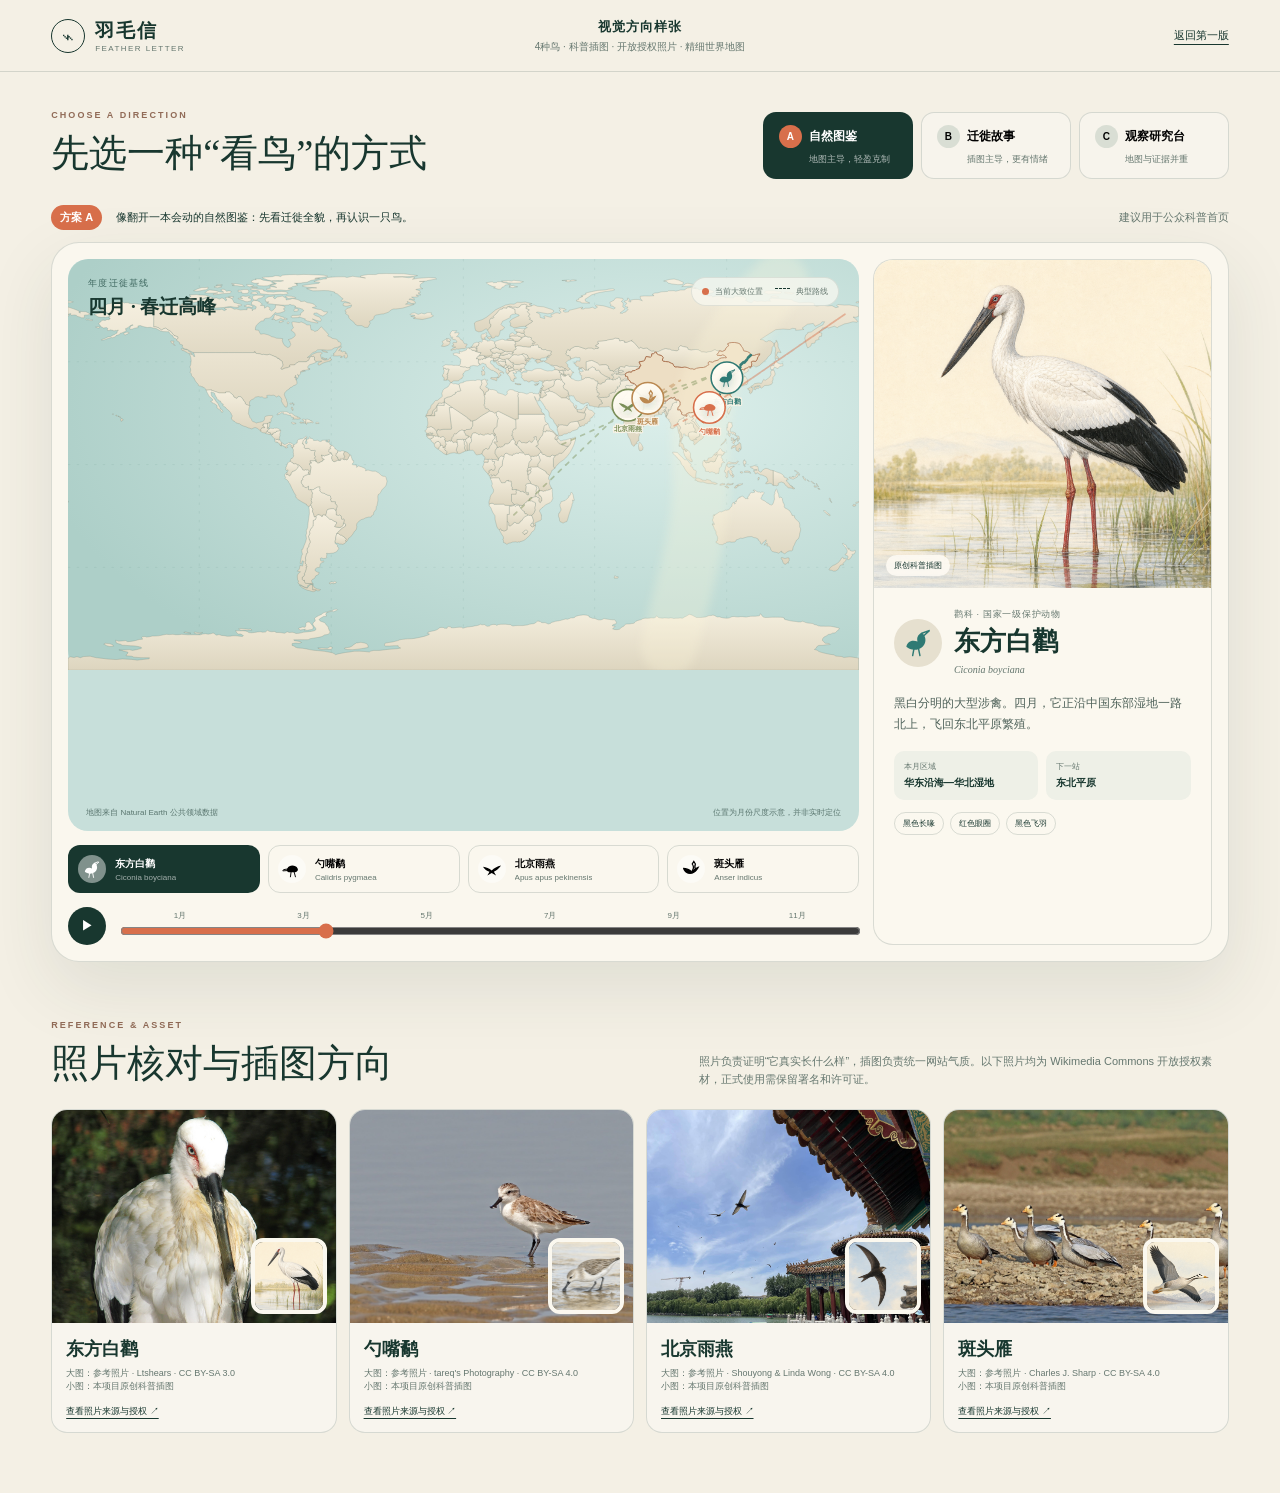
==== concepts.html @ e0b0c61d "Launch migratory bird map" ====
<!doctype html>
<html lang="zh-CN">
<head>
  <meta charset="UTF-8" />
  <meta name="viewport" content="width=device-width, initial-scale=1" />
  <title>羽毛信 · 视觉方向样张</title>
  <link rel="stylesheet" href="concepts.css" />
</head>
<body class="layout-a">
  <svg class="symbol-sprite" aria-hidden="true">
    <symbol id="icon-oriental-stork" viewBox="0 0 64 64">
      <path d="M40 12c-7 4-10 10-8 18-12-5-22 1-23 11 9 8 25 8 34-1 5-5 7-13 4-20-2-5-4-7-7-8Z" fill="currentColor"/>
      <path d="M41 13 57 7 45 18M25 43 22 59M34 44l3 15" fill="none" stroke="currentColor" stroke-width="3" stroke-linecap="round"/>
    </symbol>
    <symbol id="icon-spoon-billed-sandpiper" viewBox="0 0 64 64">
      <path d="M17 30c7-13 27-11 33 0 3 5-1 11-8 12H25c-9 0-12-6-8-12Z" fill="currentColor"/>
      <path d="M18 32 5 34 2 38l15-1M29 42l-2 15M39 42l4 15" fill="none" stroke="currentColor" stroke-width="3" stroke-linecap="round"/>
    </symbol>
    <symbol id="icon-beijing-swift" viewBox="0 0 64 64">
      <path d="M3 25C14 27 23 30 31 37c8-8 17-13 30-16-8 10-15 17-23 20l7 12-14-8-14 8 7-12C15 39 9 33 3 25Z" fill="currentColor"/>
    </symbol>
    <symbol id="icon-bar-headed-goose" viewBox="0 0 64 64">
      <path d="M6 28c13 1 22 4 29 11 7-8 15-13 24-16-5 10-10 17-17 21-8 5-18 5-26 0-5-4-9-9-10-16Z" fill="currentColor"/>
      <path d="M36 38c5-7 5-15 0-22l5-8 5 8c-3 8-2 14 2 18" fill="none" stroke="currentColor" stroke-width="4" stroke-linecap="round"/>
    </symbol>
  </svg>

  <header class="concept-header">
    <a class="brand" href="index.html"><span>⌁</span><div><b>羽毛信</b><small>FEATHER LETTER</small></div></a>
    <div class="review-title"><b>视觉方向样张</b><span>4种鸟 · 科普插图 · 开放授权照片 · 精细世界地图</span></div>
    <a class="back-link" href="index.html">返回第一版</a>
  </header>

  <section class="direction-switcher">
    <div>
      <p class="kicker">CHOOSE A DIRECTION</p>
      <h1>先选一种“看鸟”的方式</h1>
    </div>
    <div class="direction-tabs" role="tablist" aria-label="界面方向">
      <button class="direction-tab active" data-layout="a"><b>A</b><span>自然图鉴</span><small>地图主导，轻盈克制</small></button>
      <button class="direction-tab" data-layout="b"><b>B</b><span>迁徙故事</span><small>插图主导，更有情绪</small></button>
      <button class="direction-tab" data-layout="c"><b>C</b><span>观察研究台</span><small>地图与证据并重</small></button>
    </div>
  </section>

  <main class="concept-main">
    <div class="demo-caption">
      <span id="layoutIndex">方案 A</span>
      <p id="layoutDescription">像翻开一本会动的自然图鉴：先看迁徙全貌，再认识一只鸟。</p>
      <em>建议用于公众科普首页</em>
    </div>

    <section class="demo-stage">
      <div class="map-panel">
        <div class="map-toolbar">
          <div><span>年度迁徙基线</span><strong id="monthHeading">四月 · 春迁高峰</strong></div>
          <div class="map-legend"><i></i>当前大致位置 <i></i>典型路线</div>
        </div>
        <svg id="conceptMap" viewBox="0 0 1000 520" role="img" aria-label="精细世界地图和4种候鸟的迁徙路线">
          <defs>
            <radialGradient id="oceanGlow" cx="75%" cy="36%" r="80%"><stop offset="0" stop-color="#dcefeb"/><stop offset="1" stop-color="#adcfc8"/></radialGradient>
            <linearGradient id="landFill" x1="0" y1="0" x2="0" y2="1"><stop stop-color="#f5efdf"/><stop offset="1" stop-color="#ddd5bf"/></linearGradient>
            <filter id="softShadow" x="-50%" y="-50%" width="200%" height="200%"><feDropShadow dx="0" dy="5" stdDeviation="6" flood-color="#183b33" flood-opacity=".25"/></filter>
          </defs>
          <rect width="1000" height="520" rx="26" fill="url(#oceanGlow)"/>
          <g class="map-graticule"><path d="M0 130H1000M0 260H1000M0 390H1000M166 0V520M333 0V520M500 0V520M666 0V520M833 0V520"/></g>
          <g id="countryLayer"></g>
          <path class="flyway-wash" d="M900 28C820 110 795 170 800 252S785 390 760 490"/>
          <g id="demoRouteLayer"></g>
          <g id="demoMarkerLayer"></g>
        </svg>
        <div class="map-note"><span>地图来自 Natural Earth 公共领域数据</span><span>位置为月份尺度示意，并非实时定位</span></div>
      </div>

      <article class="bird-profile">
        <div class="art-frame"><img id="heroIllustration" src="assets/illustrations/oriental-stork.png" alt="东方白鹳原创科普插图"/><span>原创科普插图</span></div>
        <div class="profile-copy">
          <div class="profile-heading">
            <span id="heroIcon" class="hero-icon"><svg><use href="#icon-oriental-stork"/></svg></span>
            <div><p id="heroGroup">鹳科 · 国家一级保护动物</p><h2 id="heroName">东方白鹳</h2><em id="heroLatin">Ciconia boyciana</em></div>
          </div>
          <p id="heroStory" class="hero-story">黑白分明的大型涉禽。四月，它正沿中国东部湿地一路北上，飞回东北平原繁殖。</p>
          <div class="fact-row"><div><small>本月区域</small><b id="heroLocation">华东沿海—华北湿地</b></div><div><small>下一站</small><b id="heroNext">东北平原</b></div></div>
          <div class="feature-tags" id="featureTags"><span>黑色长喙</span><span>红色眼圈</span><span>黑色飞羽</span></div>
        </div>
      </article>

      <nav id="speciesRail" class="species-rail" aria-label="样张物种选择"></nav>

      <div class="month-control">
        <button id="demoPlay" aria-label="播放">▶</button>
        <div><div class="month-ticks"><span>1月</span><span>3月</span><span>5月</span><span>7月</span><span>9月</span><span>11月</span></div><input id="demoMonth" type="range" min="1" max="12" value="4" aria-label="样张月份"/></div>
      </div>
    </section>

    <section class="asset-review">
      <div class="asset-heading"><div><p class="kicker">REFERENCE &amp; ASSET</p><h2>照片核对与插图方向</h2></div><p>照片负责证明“它真实长什么样”，插图负责统一网站气质。以下照片均为 Wikimedia Commons 开放授权素材，正式使用需保留署名和许可证。</p></div>
      <div id="assetGrid" class="asset-grid"></div>
    </section>
  </main>
  <script src="concepts.js"></script>
</body>
</html>
---- concepts.css ----
:root{--ink:#18372f;--muted:#65776f;--paper:#f4f0e5;--cream:#fbf8ef;--line:rgba(24,55,47,.15);--coral:#d86f4b;--teal:#2f7a74;--ochre:#ba8850;--sage:#7a8e58}*{box-sizing:border-box}body{margin:0;background:var(--paper);color:var(--ink);font-family:Inter,"PingFang SC","Microsoft YaHei",sans-serif}.symbol-sprite{position:absolute;width:0;height:0;overflow:hidden}.concept-header{height:72px;padding:0 clamp(22px,4vw,64px);display:grid;grid-template-columns:1fr auto 1fr;align-items:center;border-bottom:1px solid var(--line)}.brand{display:flex;gap:10px;align-items:center;color:inherit;text-decoration:none;width:max-content}.brand>span{width:34px;height:34px;border:1px solid var(--ink);border-radius:50%;display:grid;place-items:center;font-size:22px}.brand b,.brand small{display:block}.brand b{font:600 19px "STKaiti","KaiTi",serif;letter-spacing:.1em}.brand small{font-size:8px;letter-spacing:.18em;color:var(--muted)}.review-title{text-align:center}.review-title b,.review-title span{display:block}.review-title b{font-size:13px;letter-spacing:.08em}.review-title span{margin-top:4px;font-size:10px;color:var(--muted)}.back-link{justify-self:end;color:var(--ink);font-size:11px;text-underline-offset:5px}.direction-switcher{max-width:1480px;margin:auto;padding:38px clamp(22px,4vw,64px) 26px;display:flex;align-items:end;justify-content:space-between;gap:32px}.kicker{margin:0 0 8px;color:#916b57;font-size:9px;font-weight:700;letter-spacing:.23em}.direction-switcher h1,.asset-heading h2{margin:0;font:500 clamp(28px,3vw,42px) "STKaiti","KaiTi",serif}.direction-tabs{display:flex;gap:8px}.direction-tab{min-width:150px;padding:12px 15px;border:1px solid var(--line);border-radius:13px;background:rgba(255,255,255,.28);text-align:left;cursor:pointer}.direction-tab b{display:inline-grid;width:23px;height:23px;margin-right:7px;place-items:center;border-radius:50%;background:#d9ded4;font-size:10px}.direction-tab span{font-size:12px;font-weight:700}.direction-tab small{display:block;margin:5px 0 0 30px;color:var(--muted);font-size:9px}.direction-tab.active{background:var(--ink);color:white}.direction-tab.active b{background:var(--coral)}.direction-tab.active small{color:rgba(255,255,255,.65)}.concept-main{padding:0 clamp(18px,4vw,64px) 60px}.demo-caption{max-width:1480px;margin:0 auto 12px;display:flex;align-items:center;gap:14px;font-size:11px}.demo-caption span{padding:5px 9px;border-radius:99px;background:var(--coral);color:white;font-weight:700}.demo-caption p{margin:0}.demo-caption em{margin-left:auto;color:var(--muted);font-style:normal}.demo-stage{max-width:1480px;min-height:720px;margin:auto;padding:16px;border:1px solid var(--line);border-radius:28px;background:#faf7ee;box-shadow:0 26px 70px rgba(35,61,52,.1);display:grid;gap:14px}.map-panel{position:relative;min-width:0;overflow:hidden;border-radius:20px;background:#c7dfda}.map-toolbar{position:absolute;z-index:3;top:18px;left:20px;right:20px;display:flex;justify-content:space-between;align-items:start;pointer-events:none}.map-toolbar span,.map-toolbar strong{display:block}.map-toolbar span{font-size:9px;letter-spacing:.14em;color:#3f6860}.map-toolbar strong{margin-top:4px;font:600 19px "STKaiti","KaiTi",serif}.map-legend{display:flex;align-items:center;gap:6px;padding:8px 10px;border:1px solid rgba(24,55,47,.1);border-radius:99px;background:rgba(248,247,239,.76);font-size:8px;color:var(--muted)}.map-legend i{width:7px;height:7px;border-radius:50%;background:var(--coral)}.map-legend i+ i{margin-left:6px;background:transparent;border-top:1px dashed var(--ink);border-radius:0;width:15px}.map-graticule path{fill:none;stroke:rgba(24,74,65,.085);stroke-width:1;stroke-dasharray:3 8}.country{fill:url(#landFill);stroke:rgba(70,85,72,.33);stroke-width:.5;vector-effect:non-scaling-stroke}.country.china{fill:#eddec4;stroke:#ad704d;stroke-width:1}.flyway-wash{fill:none;stroke:rgba(255,248,219,.28);stroke-width:72;stroke-linecap:round;filter:blur(6px)}.demo-route{fill:none;stroke-width:2.2;stroke-linecap:round;stroke-dasharray:5 8;opacity:.45}.demo-route.active{stroke-width:3.5;opacity:.95}.map-marker{cursor:pointer}.map-marker circle{fill:rgba(255,252,243,.95);stroke-width:2}.map-marker svg{overflow:visible}.map-marker use{filter:url(#softShadow)}.map-marker text{font-size:9px;font-weight:700;text-anchor:middle;paint-order:stroke;stroke:#f7f2e5;stroke-width:3}.map-note{position:absolute;left:18px;right:18px;bottom:13px;display:flex;justify-content:space-between;color:rgba(24,55,47,.62);font-size:8px}.bird-profile{overflow:hidden;border:1px solid var(--line);border-radius:20px;background:var(--cream)}.art-frame{position:relative;overflow:hidden}.art-frame img{display:block;width:100%;height:100%;object-fit:cover}.art-frame>span{position:absolute;left:12px;bottom:12px;padding:5px 8px;border-radius:99px;background:rgba(255,252,245,.85);font-size:8px}.profile-copy{padding:20px}.profile-heading{display:flex;gap:12px;align-items:center}.hero-icon{width:48px;height:48px;display:grid;place-items:center;border-radius:50%;background:#e6e0cf;color:var(--ink)}.hero-icon svg{width:31px;height:31px}.profile-heading p{margin:0;color:var(--muted);font-size:9px;letter-spacing:.08em}.profile-heading h2{margin:3px 0 0;font:600 26px "STKaiti","KaiTi",serif}.profile-heading em{font:italic 10px Georgia,serif;color:var(--muted)}.hero-story{margin:16px 0;color:#4f625a;font-size:12px;line-height:1.75}.fact-row{display:grid;grid-template-columns:1fr 1fr;gap:8px}.fact-row div{padding:10px;border-radius:10px;background:#eef0e7}.fact-row small,.fact-row b{display:block}.fact-row small{font-size:8px;color:var(--muted)}.fact-row b{margin-top:4px;font-size:10px}.feature-tags{display:flex;flex-wrap:wrap;gap:6px;margin-top:12px}.feature-tags span{padding:5px 8px;border:1px solid var(--line);border-radius:99px;font-size:8px}.species-rail{display:flex;gap:8px}.species-pill{flex:1;display:flex;align-items:center;gap:9px;min-width:0;padding:9px;border:1px solid var(--line);border-radius:12px;background:transparent;cursor:pointer;text-align:left}.species-pill.active{background:var(--ink);color:white}.species-pill svg{width:28px;height:28px;padding:4px;border-radius:50%;background:rgba(255,255,255,.45);flex:none}.species-pill b,.species-pill small{display:block;white-space:nowrap;overflow:hidden;text-overflow:ellipsis}.species-pill b{font-size:10px}.species-pill small{margin-top:2px;font-size:8px;color:var(--muted)}.species-pill.active small{color:rgba(255,255,255,.6)}.month-control{display:grid;grid-template-columns:38px 1fr;gap:12px;align-items:center}.month-control button{width:38px;height:38px;border:0;border-radius:50%;background:var(--ink);color:white;cursor:pointer}.month-control>div{min-width:0}.month-control input{width:100%;accent-color:var(--coral)}.month-ticks{display:grid;grid-template-columns:repeat(6,1fr);font-size:8px;color:var(--muted);text-align:center}.asset-review{max-width:1480px;margin:58px auto 0}.asset-heading{display:flex;justify-content:space-between;align-items:end;gap:30px;margin-bottom:20px}.asset-heading p:last-child{max-width:530px;margin:0;color:var(--muted);font-size:11px;line-height:1.7}.asset-grid{display:grid;grid-template-columns:repeat(4,1fr);gap:12px}.asset-card{overflow:hidden;border:1px solid var(--line);border-radius:16px;background:rgba(255,255,255,.35)}.asset-visual{position:relative;aspect-ratio:4/3;overflow:hidden}.asset-visual img{width:100%;height:100%;object-fit:cover}.asset-visual img+img{position:absolute;right:9px;bottom:9px;width:76px;height:76px;border:4px solid var(--cream);border-radius:12px}.asset-card-copy{padding:14px}.asset-card-copy h3{margin:0;font:600 18px "STKaiti","KaiTi",serif}.asset-card-copy p{margin:6px 0;color:var(--muted);font-size:9px;line-height:1.5}.asset-card-copy a{color:var(--ink);font-size:9px;text-underline-offset:4px}
.demo-stage{position:relative}
.map-marker svg{width:64px;height:64px}
/* A · 自然图鉴 */
.layout-a .demo-stage{grid-template-columns:minmax(0,2.1fr) minmax(300px,.9fr);grid-template-rows:1fr auto auto;grid-template-areas:"map profile" "rail profile" "time profile"}.layout-a .map-panel{grid-area:map}.layout-a .bird-profile{grid-area:profile;display:grid;grid-template-rows:48% 1fr}.layout-a .species-rail{grid-area:rail}.layout-a .month-control{grid-area:time}
/* B · 迁徙故事 */
.layout-b{--paper:#ebe4d5;--coral:#bd5b3e}.layout-b .demo-stage{grid-template-columns:minmax(360px,.9fr) minmax(0,1.4fr);grid-template-rows:1fr auto;grid-template-areas:"profile map" "profile rail";min-height:690px;background:#262e2b}.layout-b .bird-profile{grid-area:profile;position:relative;border:0;background:#161f1c;color:white}.layout-b .art-frame{position:absolute;inset:0}.layout-b .art-frame:after{content:"";position:absolute;inset:0;background:linear-gradient(180deg,transparent 30%,rgba(13,24,20,.88) 100%)}.layout-b .profile-copy{position:absolute;z-index:2;left:0;right:0;bottom:0;padding:32px}.layout-b .profile-heading p,.layout-b .profile-heading em,.layout-b .hero-story{color:rgba(255,255,255,.72)}.layout-b .fact-row div{background:rgba(255,255,255,.12)}.layout-b .fact-row small{color:rgba(255,255,255,.55)}.layout-b .feature-tags span{border-color:rgba(255,255,255,.2)}.layout-b .hero-icon{background:var(--coral);color:white}.layout-b .map-panel{grid-area:map}.layout-b .species-rail{grid-area:rail}.layout-b .species-pill{color:white;border-color:rgba(255,255,255,.18)}.layout-b .species-pill small{color:rgba(255,255,255,.5)}.layout-b .month-control{position:absolute;z-index:4;right:34px;bottom:92px;width:min(48%,620px);padding:12px;border-radius:14px;background:rgba(250,247,238,.88)}
/* C · 观察研究台 */
.layout-c{--paper:#edf0ea;--coral:#b96b42}.layout-c .demo-stage{grid-template-columns:minmax(0,1.55fr) minmax(340px,.75fr);grid-template-rows:auto 1fr auto;grid-template-areas:"rail rail" "map profile" "time profile";background:#f7f8f3;border-radius:10px}.layout-c .map-panel{grid-area:map;border-radius:6px}.layout-c .bird-profile{grid-area:profile;border-radius:6px;display:grid;grid-template-rows:40% 1fr}.layout-c .species-rail{grid-area:rail}.layout-c .species-pill{border-radius:4px}.layout-c .month-control{grid-area:time}.layout-c .art-frame>span{border-radius:3px}.layout-c .fact-row div{border-radius:3px}.layout-c .feature-tags span{border-radius:3px}
@media(max-width:900px){.concept-header{grid-template-columns:1fr auto}.review-title{display:none}.direction-switcher{display:block}.direction-tabs{margin-top:20px;overflow-x:auto}.direction-tab{min-width:145px}.demo-caption em{display:none}.demo-stage,.layout-a .demo-stage,.layout-b .demo-stage,.layout-c .demo-stage{grid-template-columns:1fr;grid-template-rows:auto;grid-template-areas:"map" "profile" "rail" "time";min-height:0}.map-panel{grid-area:map!important;min-height:430px}.bird-profile{grid-area:profile!important;position:relative!important;display:grid!important;grid-template-columns:40% 1fr;grid-template-rows:360px!important}.layout-b .art-frame,.layout-b .profile-copy{position:relative;inset:auto}.layout-b .profile-copy{bottom:auto}.layout-b .month-control{position:relative;right:auto;bottom:auto;width:auto}.species-rail{grid-area:rail!important;overflow-x:auto}.species-pill{min-width:145px}.month-control{grid-area:time!important}.asset-grid{grid-template-columns:1fr 1fr}.asset-heading{display:block}.asset-heading p:last-child{margin-top:12px}}
@media(max-width:560px){.concept-header{padding:0 16px}.back-link{font-size:9px}.direction-switcher,.concept-main{padding-left:16px;padding-right:16px}.direction-switcher h1{font-size:28px}.direction-tabs{margin-right:-16px}.demo-caption{align-items:start}.demo-caption p{line-height:1.5}.demo-stage{padding:8px;border-radius:16px}.map-panel{min-height:340px}#conceptMap{height:340px;width:650px;transform:translateX(calc((100vw - 650px)*.82))}.map-toolbar{left:12px;right:12px}.map-legend{display:none}.map-note{display:none}.bird-profile{grid-template-columns:1fr!important;grid-template-rows:250px auto!important}.profile-copy{padding:17px!important}.asset-grid{grid-template-columns:1fr}.asset-heading h2{font-size:27px}}
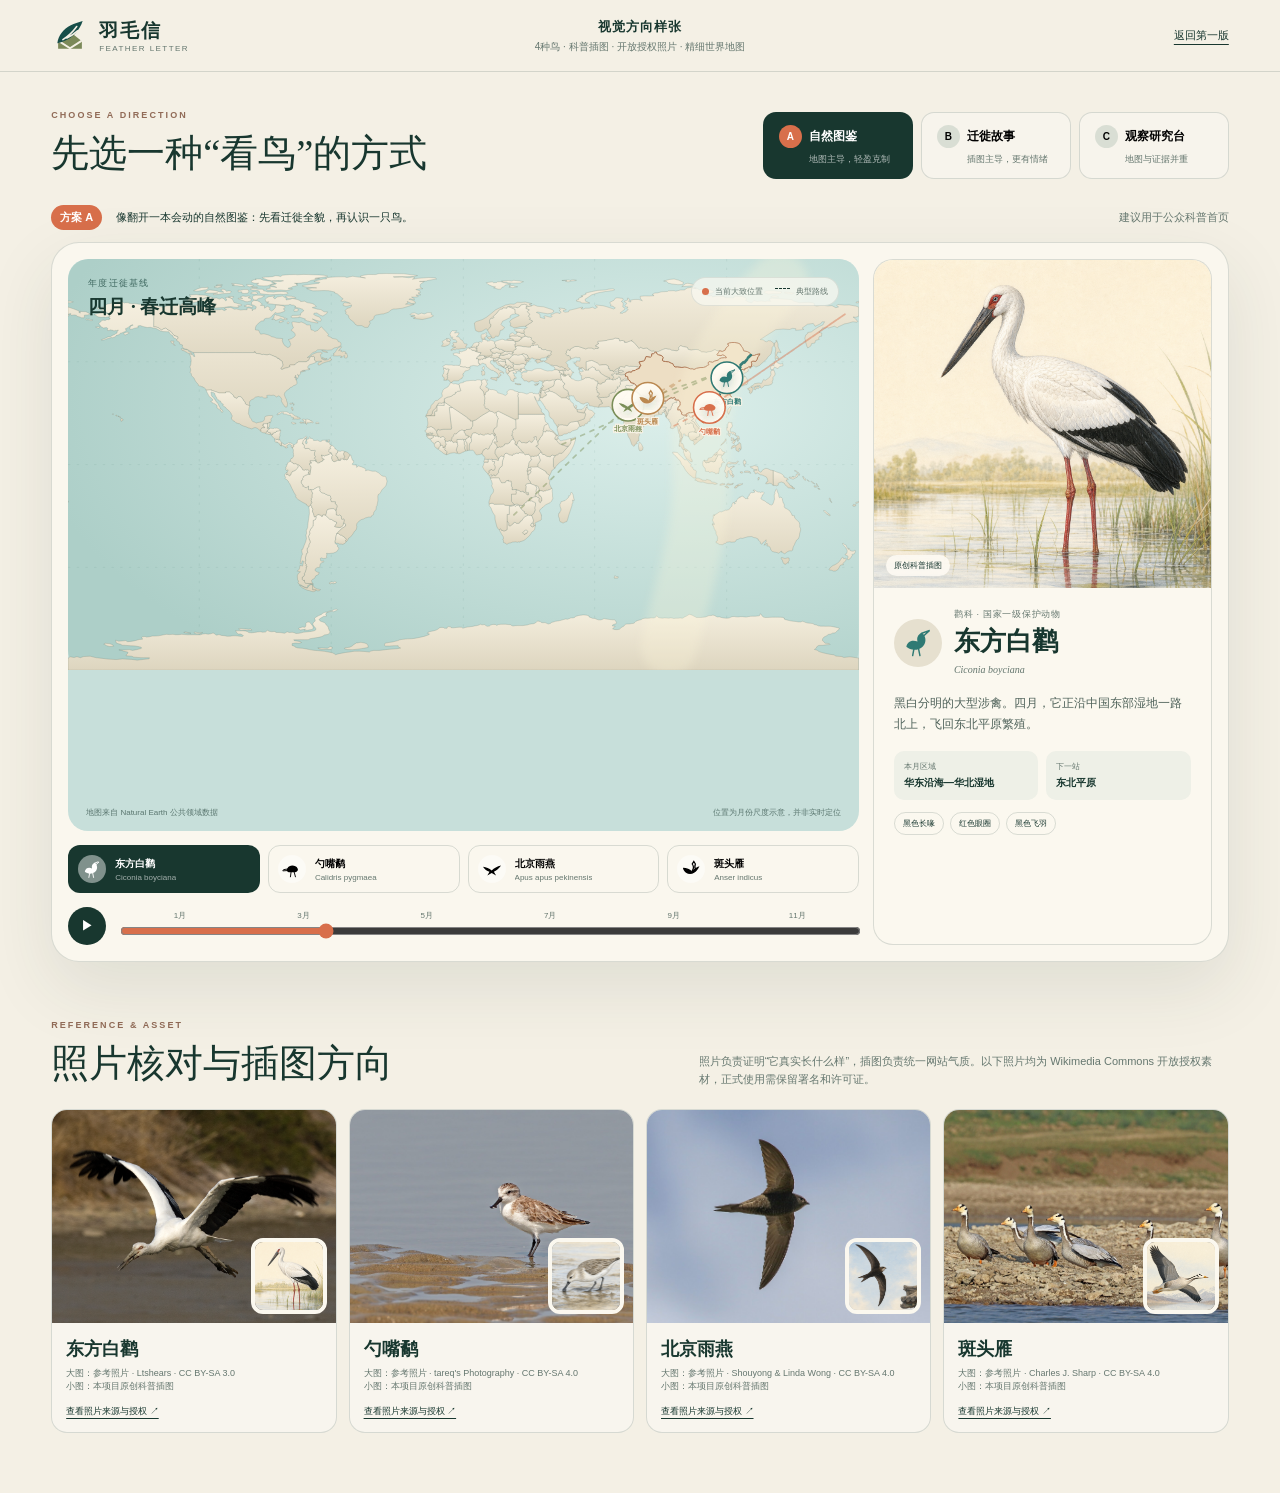
==== commit 8e6da09e: "Add feather envelope brand mark" ====
--- a/concepts.html
+++ b/concepts.html
@@ -4,6 +4,7 @@
   <meta charset="UTF-8" />
   <meta name="viewport" content="width=device-width, initial-scale=1" />
   <title>羽毛信 · 视觉方向样张</title>
+  <link rel="icon" href="assets/brand/feather-letter-mark.svg" type="image/svg+xml" />
   <link rel="stylesheet" href="concepts.css" />
 </head>
 <body class="layout-a">
@@ -26,7 +27,7 @@
   </svg>
 
   <header class="concept-header">
-    <a class="brand" href="index.html"><span>⌁</span><div><b>羽毛信</b><small>FEATHER LETTER</small></div></a>
+    <a class="brand" href="index.html"><img class="brand-logo" src="assets/brand/feather-letter-mark.svg" alt="" aria-hidden="true" /><div><b>羽毛信</b><small>FEATHER LETTER</small></div></a>
     <div class="review-title"><b>视觉方向样张</b><span>4种鸟 · 科普插图 · 开放授权照片 · 精细世界地图</span></div>
     <a class="back-link" href="index.html">返回第一版</a>
   </header>
--- a/concepts.css
+++ b/concepts.css
@@ -1,4 +1,5 @@
 :root{--ink:#18372f;--muted:#65776f;--paper:#f4f0e5;--cream:#fbf8ef;--line:rgba(24,55,47,.15);--coral:#d86f4b;--teal:#2f7a74;--ochre:#ba8850;--sage:#7a8e58}*{box-sizing:border-box}body{margin:0;background:var(--paper);color:var(--ink);font-family:Inter,"PingFang SC","Microsoft YaHei",sans-serif}.symbol-sprite{position:absolute;width:0;height:0;overflow:hidden}.concept-header{height:72px;padding:0 clamp(22px,4vw,64px);display:grid;grid-template-columns:1fr auto 1fr;align-items:center;border-bottom:1px solid var(--line)}.brand{display:flex;gap:10px;align-items:center;color:inherit;text-decoration:none;width:max-content}.brand>span{width:34px;height:34px;border:1px solid var(--ink);border-radius:50%;display:grid;place-items:center;font-size:22px}.brand b,.brand small{display:block}.brand b{font:600 19px "STKaiti","KaiTi",serif;letter-spacing:.1em}.brand small{font-size:8px;letter-spacing:.18em;color:var(--muted)}.review-title{text-align:center}.review-title b,.review-title span{display:block}.review-title b{font-size:13px;letter-spacing:.08em}.review-title span{margin-top:4px;font-size:10px;color:var(--muted)}.back-link{justify-self:end;color:var(--ink);font-size:11px;text-underline-offset:5px}.direction-switcher{max-width:1480px;margin:auto;padding:38px clamp(22px,4vw,64px) 26px;display:flex;align-items:end;justify-content:space-between;gap:32px}.kicker{margin:0 0 8px;color:#916b57;font-size:9px;font-weight:700;letter-spacing:.23em}.direction-switcher h1,.asset-heading h2{margin:0;font:500 clamp(28px,3vw,42px) "STKaiti","KaiTi",serif}.direction-tabs{display:flex;gap:8px}.direction-tab{min-width:150px;padding:12px 15px;border:1px solid var(--line);border-radius:13px;background:rgba(255,255,255,.28);text-align:left;cursor:pointer}.direction-tab b{display:inline-grid;width:23px;height:23px;margin-right:7px;place-items:center;border-radius:50%;background:#d9ded4;font-size:10px}.direction-tab span{font-size:12px;font-weight:700}.direction-tab small{display:block;margin:5px 0 0 30px;color:var(--muted);font-size:9px}.direction-tab.active{background:var(--ink);color:white}.direction-tab.active b{background:var(--coral)}.direction-tab.active small{color:rgba(255,255,255,.65)}.concept-main{padding:0 clamp(18px,4vw,64px) 60px}.demo-caption{max-width:1480px;margin:0 auto 12px;display:flex;align-items:center;gap:14px;font-size:11px}.demo-caption span{padding:5px 9px;border-radius:99px;background:var(--coral);color:white;font-weight:700}.demo-caption p{margin:0}.demo-caption em{margin-left:auto;color:var(--muted);font-style:normal}.demo-stage{max-width:1480px;min-height:720px;margin:auto;padding:16px;border:1px solid var(--line);border-radius:28px;background:#faf7ee;box-shadow:0 26px 70px rgba(35,61,52,.1);display:grid;gap:14px}.map-panel{position:relative;min-width:0;overflow:hidden;border-radius:20px;background:#c7dfda}.map-toolbar{position:absolute;z-index:3;top:18px;left:20px;right:20px;display:flex;justify-content:space-between;align-items:start;pointer-events:none}.map-toolbar span,.map-toolbar strong{display:block}.map-toolbar span{font-size:9px;letter-spacing:.14em;color:#3f6860}.map-toolbar strong{margin-top:4px;font:600 19px "STKaiti","KaiTi",serif}.map-legend{display:flex;align-items:center;gap:6px;padding:8px 10px;border:1px solid rgba(24,55,47,.1);border-radius:99px;background:rgba(248,247,239,.76);font-size:8px;color:var(--muted)}.map-legend i{width:7px;height:7px;border-radius:50%;background:var(--coral)}.map-legend i+ i{margin-left:6px;background:transparent;border-top:1px dashed var(--ink);border-radius:0;width:15px}.map-graticule path{fill:none;stroke:rgba(24,74,65,.085);stroke-width:1;stroke-dasharray:3 8}.country{fill:url(#landFill);stroke:rgba(70,85,72,.33);stroke-width:.5;vector-effect:non-scaling-stroke}.country.china{fill:#eddec4;stroke:#ad704d;stroke-width:1}.flyway-wash{fill:none;stroke:rgba(255,248,219,.28);stroke-width:72;stroke-linecap:round;filter:blur(6px)}.demo-route{fill:none;stroke-width:2.2;stroke-linecap:round;stroke-dasharray:5 8;opacity:.45}.demo-route.active{stroke-width:3.5;opacity:.95}.map-marker{cursor:pointer}.map-marker circle{fill:rgba(255,252,243,.95);stroke-width:2}.map-marker svg{overflow:visible}.map-marker use{filter:url(#softShadow)}.map-marker text{font-size:9px;font-weight:700;text-anchor:middle;paint-order:stroke;stroke:#f7f2e5;stroke-width:3}.map-note{position:absolute;left:18px;right:18px;bottom:13px;display:flex;justify-content:space-between;color:rgba(24,55,47,.62);font-size:8px}.bird-profile{overflow:hidden;border:1px solid var(--line);border-radius:20px;background:var(--cream)}.art-frame{position:relative;overflow:hidden}.art-frame img{display:block;width:100%;height:100%;object-fit:cover}.art-frame>span{position:absolute;left:12px;bottom:12px;padding:5px 8px;border-radius:99px;background:rgba(255,252,245,.85);font-size:8px}.profile-copy{padding:20px}.profile-heading{display:flex;gap:12px;align-items:center}.hero-icon{width:48px;height:48px;display:grid;place-items:center;border-radius:50%;background:#e6e0cf;color:var(--ink)}.hero-icon svg{width:31px;height:31px}.profile-heading p{margin:0;color:var(--muted);font-size:9px;letter-spacing:.08em}.profile-heading h2{margin:3px 0 0;font:600 26px "STKaiti","KaiTi",serif}.profile-heading em{font:italic 10px Georgia,serif;color:var(--muted)}.hero-story{margin:16px 0;color:#4f625a;font-size:12px;line-height:1.75}.fact-row{display:grid;grid-template-columns:1fr 1fr;gap:8px}.fact-row div{padding:10px;border-radius:10px;background:#eef0e7}.fact-row small,.fact-row b{display:block}.fact-row small{font-size:8px;color:var(--muted)}.fact-row b{margin-top:4px;font-size:10px}.feature-tags{display:flex;flex-wrap:wrap;gap:6px;margin-top:12px}.feature-tags span{padding:5px 8px;border:1px solid var(--line);border-radius:99px;font-size:8px}.species-rail{display:flex;gap:8px}.species-pill{flex:1;display:flex;align-items:center;gap:9px;min-width:0;padding:9px;border:1px solid var(--line);border-radius:12px;background:transparent;cursor:pointer;text-align:left}.species-pill.active{background:var(--ink);color:white}.species-pill svg{width:28px;height:28px;padding:4px;border-radius:50%;background:rgba(255,255,255,.45);flex:none}.species-pill b,.species-pill small{display:block;white-space:nowrap;overflow:hidden;text-overflow:ellipsis}.species-pill b{font-size:10px}.species-pill small{margin-top:2px;font-size:8px;color:var(--muted)}.species-pill.active small{color:rgba(255,255,255,.6)}.month-control{display:grid;grid-template-columns:38px 1fr;gap:12px;align-items:center}.month-control button{width:38px;height:38px;border:0;border-radius:50%;background:var(--ink);color:white;cursor:pointer}.month-control>div{min-width:0}.month-control input{width:100%;accent-color:var(--coral)}.month-ticks{display:grid;grid-template-columns:repeat(6,1fr);font-size:8px;color:var(--muted);text-align:center}.asset-review{max-width:1480px;margin:58px auto 0}.asset-heading{display:flex;justify-content:space-between;align-items:end;gap:30px;margin-bottom:20px}.asset-heading p:last-child{max-width:530px;margin:0;color:var(--muted);font-size:11px;line-height:1.7}.asset-grid{display:grid;grid-template-columns:repeat(4,1fr);gap:12px}.asset-card{overflow:hidden;border:1px solid var(--line);border-radius:16px;background:rgba(255,255,255,.35)}.asset-visual{position:relative;aspect-ratio:4/3;overflow:hidden}.asset-visual img{width:100%;height:100%;object-fit:cover}.asset-visual img+img{position:absolute;right:9px;bottom:9px;width:76px;height:76px;border:4px solid var(--cream);border-radius:12px}.asset-card-copy{padding:14px}.asset-card-copy h3{margin:0;font:600 18px "STKaiti","KaiTi",serif}.asset-card-copy p{margin:6px 0;color:var(--muted);font-size:9px;line-height:1.5}.asset-card-copy a{color:var(--ink);font-size:9px;text-underline-offset:4px}
+.brand-logo{width:38px;height:38px;display:block;flex:none}
 .demo-stage{position:relative}
 .map-marker svg{width:64px;height:64px}
 /* A · 自然图鉴 */
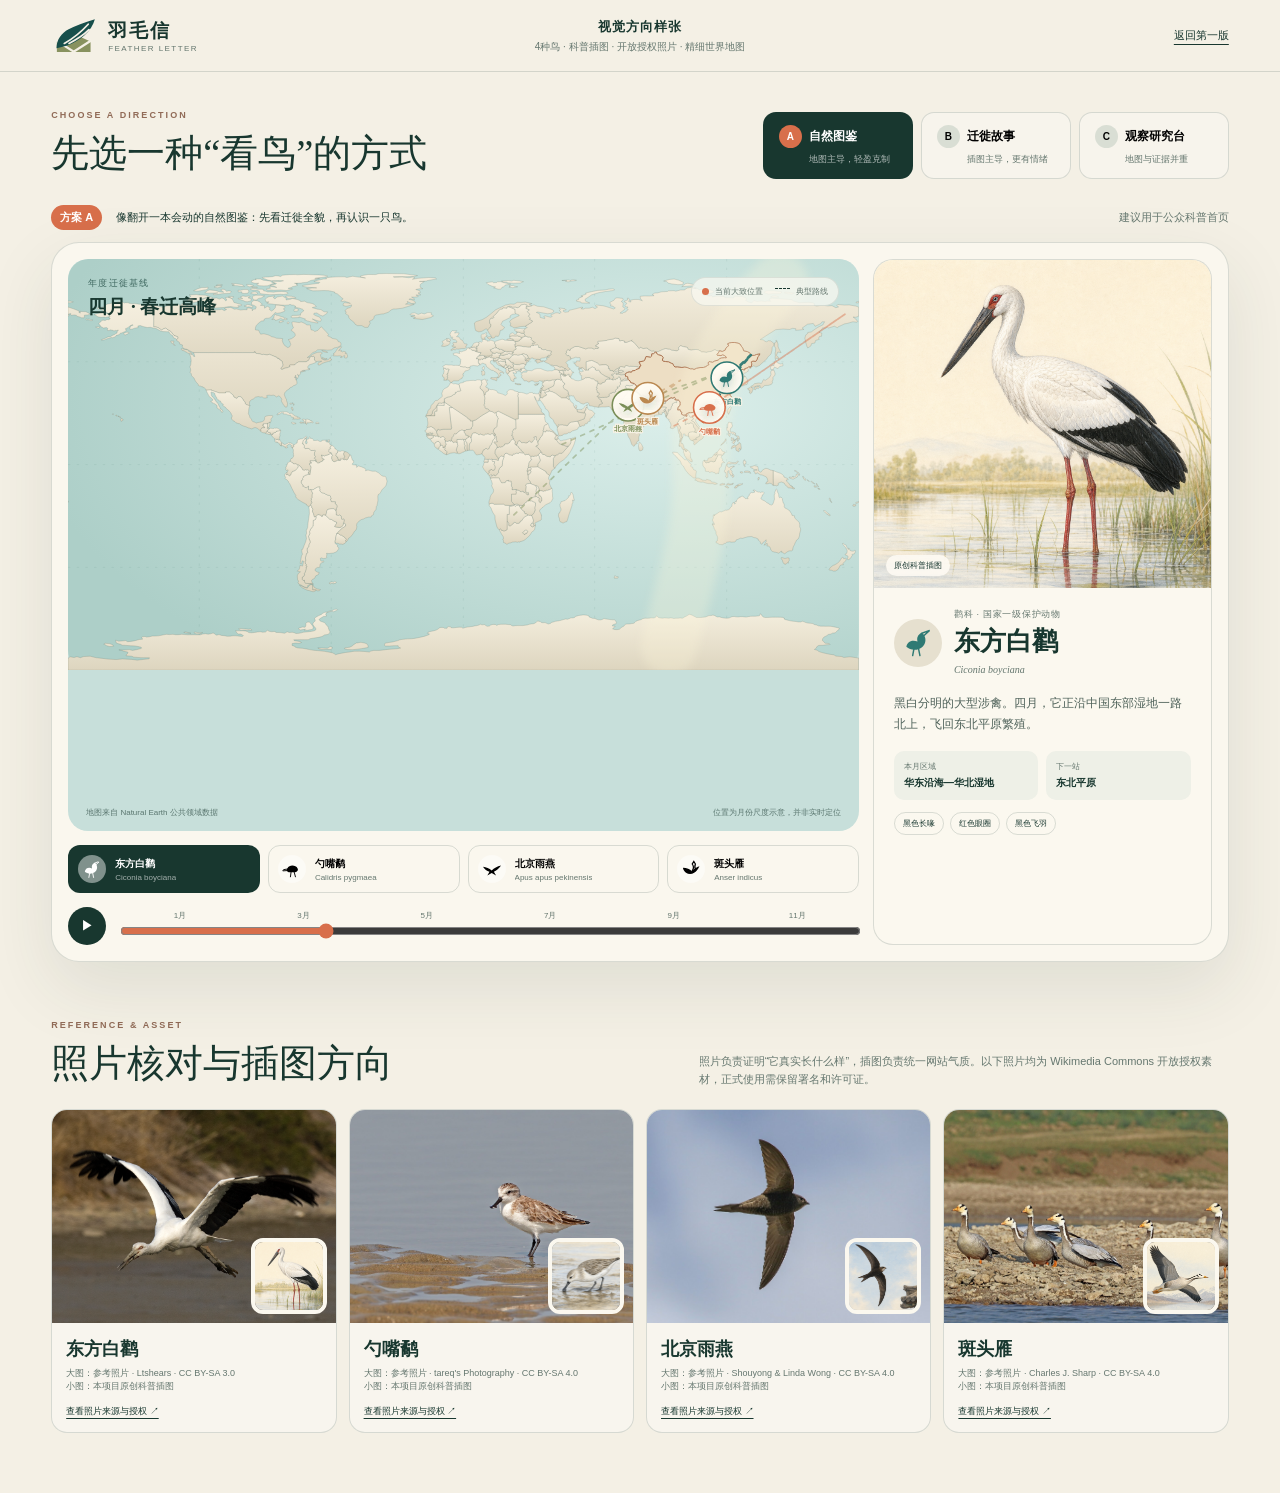
==== commit ab20e8d5: "Restore original wing envelope logo" ====
--- a/concepts.html
+++ b/concepts.html
@@ -4,8 +4,8 @@
   <meta charset="UTF-8" />
   <meta name="viewport" content="width=device-width, initial-scale=1" />
   <title>羽毛信 · 视觉方向样张</title>
-  <link rel="icon" href="assets/brand/feather-letter-mark.svg" type="image/svg+xml" />
-  <link rel="stylesheet" href="concepts.css" />
+  <link rel="icon" href="assets/brand/feather-letter-mark.svg?v=20260802-logo3" type="image/svg+xml" />
+  <link rel="stylesheet" href="concepts.css?v=20260802-logo3" />
 </head>
 <body class="layout-a">
   <svg class="symbol-sprite" aria-hidden="true">
@@ -27,7 +27,7 @@
   </svg>
 
   <header class="concept-header">
-    <a class="brand" href="index.html"><img class="brand-logo" src="assets/brand/feather-letter-mark.svg" alt="" aria-hidden="true" /><div><b>羽毛信</b><small>FEATHER LETTER</small></div></a>
+    <a class="brand" href="index.html"><img class="brand-logo" src="assets/brand/feather-letter-mark.svg?v=20260802-logo3" alt="" aria-hidden="true" /><div><b>羽毛信</b><small>FEATHER LETTER</small></div></a>
     <div class="review-title"><b>视觉方向样张</b><span>4种鸟 · 科普插图 · 开放授权照片 · 精细世界地图</span></div>
     <a class="back-link" href="index.html">返回第一版</a>
   </header>
--- a/concepts.css
+++ b/concepts.css
@@ -1,5 +1,5 @@
 :root{--ink:#18372f;--muted:#65776f;--paper:#f4f0e5;--cream:#fbf8ef;--line:rgba(24,55,47,.15);--coral:#d86f4b;--teal:#2f7a74;--ochre:#ba8850;--sage:#7a8e58}*{box-sizing:border-box}body{margin:0;background:var(--paper);color:var(--ink);font-family:Inter,"PingFang SC","Microsoft YaHei",sans-serif}.symbol-sprite{position:absolute;width:0;height:0;overflow:hidden}.concept-header{height:72px;padding:0 clamp(22px,4vw,64px);display:grid;grid-template-columns:1fr auto 1fr;align-items:center;border-bottom:1px solid var(--line)}.brand{display:flex;gap:10px;align-items:center;color:inherit;text-decoration:none;width:max-content}.brand>span{width:34px;height:34px;border:1px solid var(--ink);border-radius:50%;display:grid;place-items:center;font-size:22px}.brand b,.brand small{display:block}.brand b{font:600 19px "STKaiti","KaiTi",serif;letter-spacing:.1em}.brand small{font-size:8px;letter-spacing:.18em;color:var(--muted)}.review-title{text-align:center}.review-title b,.review-title span{display:block}.review-title b{font-size:13px;letter-spacing:.08em}.review-title span{margin-top:4px;font-size:10px;color:var(--muted)}.back-link{justify-self:end;color:var(--ink);font-size:11px;text-underline-offset:5px}.direction-switcher{max-width:1480px;margin:auto;padding:38px clamp(22px,4vw,64px) 26px;display:flex;align-items:end;justify-content:space-between;gap:32px}.kicker{margin:0 0 8px;color:#916b57;font-size:9px;font-weight:700;letter-spacing:.23em}.direction-switcher h1,.asset-heading h2{margin:0;font:500 clamp(28px,3vw,42px) "STKaiti","KaiTi",serif}.direction-tabs{display:flex;gap:8px}.direction-tab{min-width:150px;padding:12px 15px;border:1px solid var(--line);border-radius:13px;background:rgba(255,255,255,.28);text-align:left;cursor:pointer}.direction-tab b{display:inline-grid;width:23px;height:23px;margin-right:7px;place-items:center;border-radius:50%;background:#d9ded4;font-size:10px}.direction-tab span{font-size:12px;font-weight:700}.direction-tab small{display:block;margin:5px 0 0 30px;color:var(--muted);font-size:9px}.direction-tab.active{background:var(--ink);color:white}.direction-tab.active b{background:var(--coral)}.direction-tab.active small{color:rgba(255,255,255,.65)}.concept-main{padding:0 clamp(18px,4vw,64px) 60px}.demo-caption{max-width:1480px;margin:0 auto 12px;display:flex;align-items:center;gap:14px;font-size:11px}.demo-caption span{padding:5px 9px;border-radius:99px;background:var(--coral);color:white;font-weight:700}.demo-caption p{margin:0}.demo-caption em{margin-left:auto;color:var(--muted);font-style:normal}.demo-stage{max-width:1480px;min-height:720px;margin:auto;padding:16px;border:1px solid var(--line);border-radius:28px;background:#faf7ee;box-shadow:0 26px 70px rgba(35,61,52,.1);display:grid;gap:14px}.map-panel{position:relative;min-width:0;overflow:hidden;border-radius:20px;background:#c7dfda}.map-toolbar{position:absolute;z-index:3;top:18px;left:20px;right:20px;display:flex;justify-content:space-between;align-items:start;pointer-events:none}.map-toolbar span,.map-toolbar strong{display:block}.map-toolbar span{font-size:9px;letter-spacing:.14em;color:#3f6860}.map-toolbar strong{margin-top:4px;font:600 19px "STKaiti","KaiTi",serif}.map-legend{display:flex;align-items:center;gap:6px;padding:8px 10px;border:1px solid rgba(24,55,47,.1);border-radius:99px;background:rgba(248,247,239,.76);font-size:8px;color:var(--muted)}.map-legend i{width:7px;height:7px;border-radius:50%;background:var(--coral)}.map-legend i+ i{margin-left:6px;background:transparent;border-top:1px dashed var(--ink);border-radius:0;width:15px}.map-graticule path{fill:none;stroke:rgba(24,74,65,.085);stroke-width:1;stroke-dasharray:3 8}.country{fill:url(#landFill);stroke:rgba(70,85,72,.33);stroke-width:.5;vector-effect:non-scaling-stroke}.country.china{fill:#eddec4;stroke:#ad704d;stroke-width:1}.flyway-wash{fill:none;stroke:rgba(255,248,219,.28);stroke-width:72;stroke-linecap:round;filter:blur(6px)}.demo-route{fill:none;stroke-width:2.2;stroke-linecap:round;stroke-dasharray:5 8;opacity:.45}.demo-route.active{stroke-width:3.5;opacity:.95}.map-marker{cursor:pointer}.map-marker circle{fill:rgba(255,252,243,.95);stroke-width:2}.map-marker svg{overflow:visible}.map-marker use{filter:url(#softShadow)}.map-marker text{font-size:9px;font-weight:700;text-anchor:middle;paint-order:stroke;stroke:#f7f2e5;stroke-width:3}.map-note{position:absolute;left:18px;right:18px;bottom:13px;display:flex;justify-content:space-between;color:rgba(24,55,47,.62);font-size:8px}.bird-profile{overflow:hidden;border:1px solid var(--line);border-radius:20px;background:var(--cream)}.art-frame{position:relative;overflow:hidden}.art-frame img{display:block;width:100%;height:100%;object-fit:cover}.art-frame>span{position:absolute;left:12px;bottom:12px;padding:5px 8px;border-radius:99px;background:rgba(255,252,245,.85);font-size:8px}.profile-copy{padding:20px}.profile-heading{display:flex;gap:12px;align-items:center}.hero-icon{width:48px;height:48px;display:grid;place-items:center;border-radius:50%;background:#e6e0cf;color:var(--ink)}.hero-icon svg{width:31px;height:31px}.profile-heading p{margin:0;color:var(--muted);font-size:9px;letter-spacing:.08em}.profile-heading h2{margin:3px 0 0;font:600 26px "STKaiti","KaiTi",serif}.profile-heading em{font:italic 10px Georgia,serif;color:var(--muted)}.hero-story{margin:16px 0;color:#4f625a;font-size:12px;line-height:1.75}.fact-row{display:grid;grid-template-columns:1fr 1fr;gap:8px}.fact-row div{padding:10px;border-radius:10px;background:#eef0e7}.fact-row small,.fact-row b{display:block}.fact-row small{font-size:8px;color:var(--muted)}.fact-row b{margin-top:4px;font-size:10px}.feature-tags{display:flex;flex-wrap:wrap;gap:6px;margin-top:12px}.feature-tags span{padding:5px 8px;border:1px solid var(--line);border-radius:99px;font-size:8px}.species-rail{display:flex;gap:8px}.species-pill{flex:1;display:flex;align-items:center;gap:9px;min-width:0;padding:9px;border:1px solid var(--line);border-radius:12px;background:transparent;cursor:pointer;text-align:left}.species-pill.active{background:var(--ink);color:white}.species-pill svg{width:28px;height:28px;padding:4px;border-radius:50%;background:rgba(255,255,255,.45);flex:none}.species-pill b,.species-pill small{display:block;white-space:nowrap;overflow:hidden;text-overflow:ellipsis}.species-pill b{font-size:10px}.species-pill small{margin-top:2px;font-size:8px;color:var(--muted)}.species-pill.active small{color:rgba(255,255,255,.6)}.month-control{display:grid;grid-template-columns:38px 1fr;gap:12px;align-items:center}.month-control button{width:38px;height:38px;border:0;border-radius:50%;background:var(--ink);color:white;cursor:pointer}.month-control>div{min-width:0}.month-control input{width:100%;accent-color:var(--coral)}.month-ticks{display:grid;grid-template-columns:repeat(6,1fr);font-size:8px;color:var(--muted);text-align:center}.asset-review{max-width:1480px;margin:58px auto 0}.asset-heading{display:flex;justify-content:space-between;align-items:end;gap:30px;margin-bottom:20px}.asset-heading p:last-child{max-width:530px;margin:0;color:var(--muted);font-size:11px;line-height:1.7}.asset-grid{display:grid;grid-template-columns:repeat(4,1fr);gap:12px}.asset-card{overflow:hidden;border:1px solid var(--line);border-radius:16px;background:rgba(255,255,255,.35)}.asset-visual{position:relative;aspect-ratio:4/3;overflow:hidden}.asset-visual img{width:100%;height:100%;object-fit:cover}.asset-visual img+img{position:absolute;right:9px;bottom:9px;width:76px;height:76px;border:4px solid var(--cream);border-radius:12px}.asset-card-copy{padding:14px}.asset-card-copy h3{margin:0;font:600 18px "STKaiti","KaiTi",serif}.asset-card-copy p{margin:6px 0;color:var(--muted);font-size:9px;line-height:1.5}.asset-card-copy a{color:var(--ink);font-size:9px;text-underline-offset:4px}
-.brand-logo{width:38px;height:38px;display:block;flex:none}
+.brand-logo{width:47px;height:38px;display:block;flex:none}
 .demo-stage{position:relative}
 .map-marker svg{width:64px;height:64px}
 /* A · 自然图鉴 */
